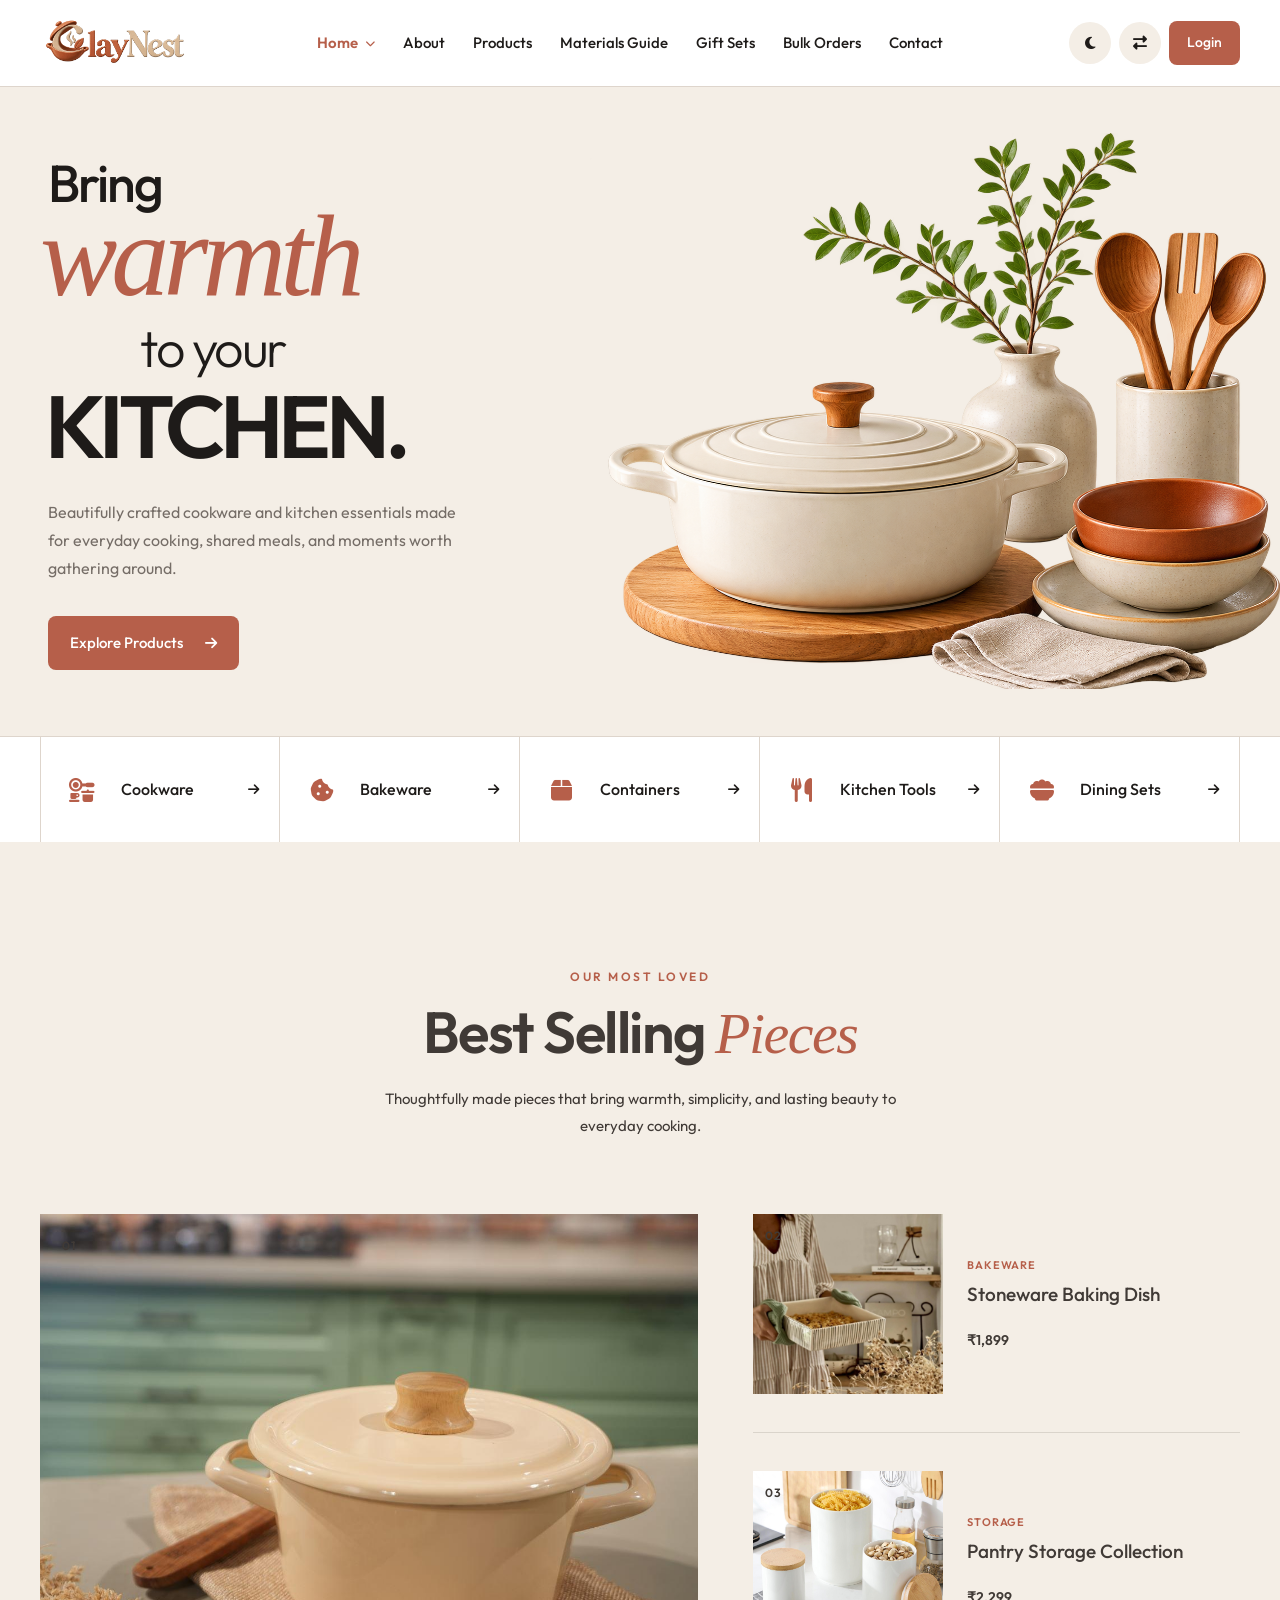
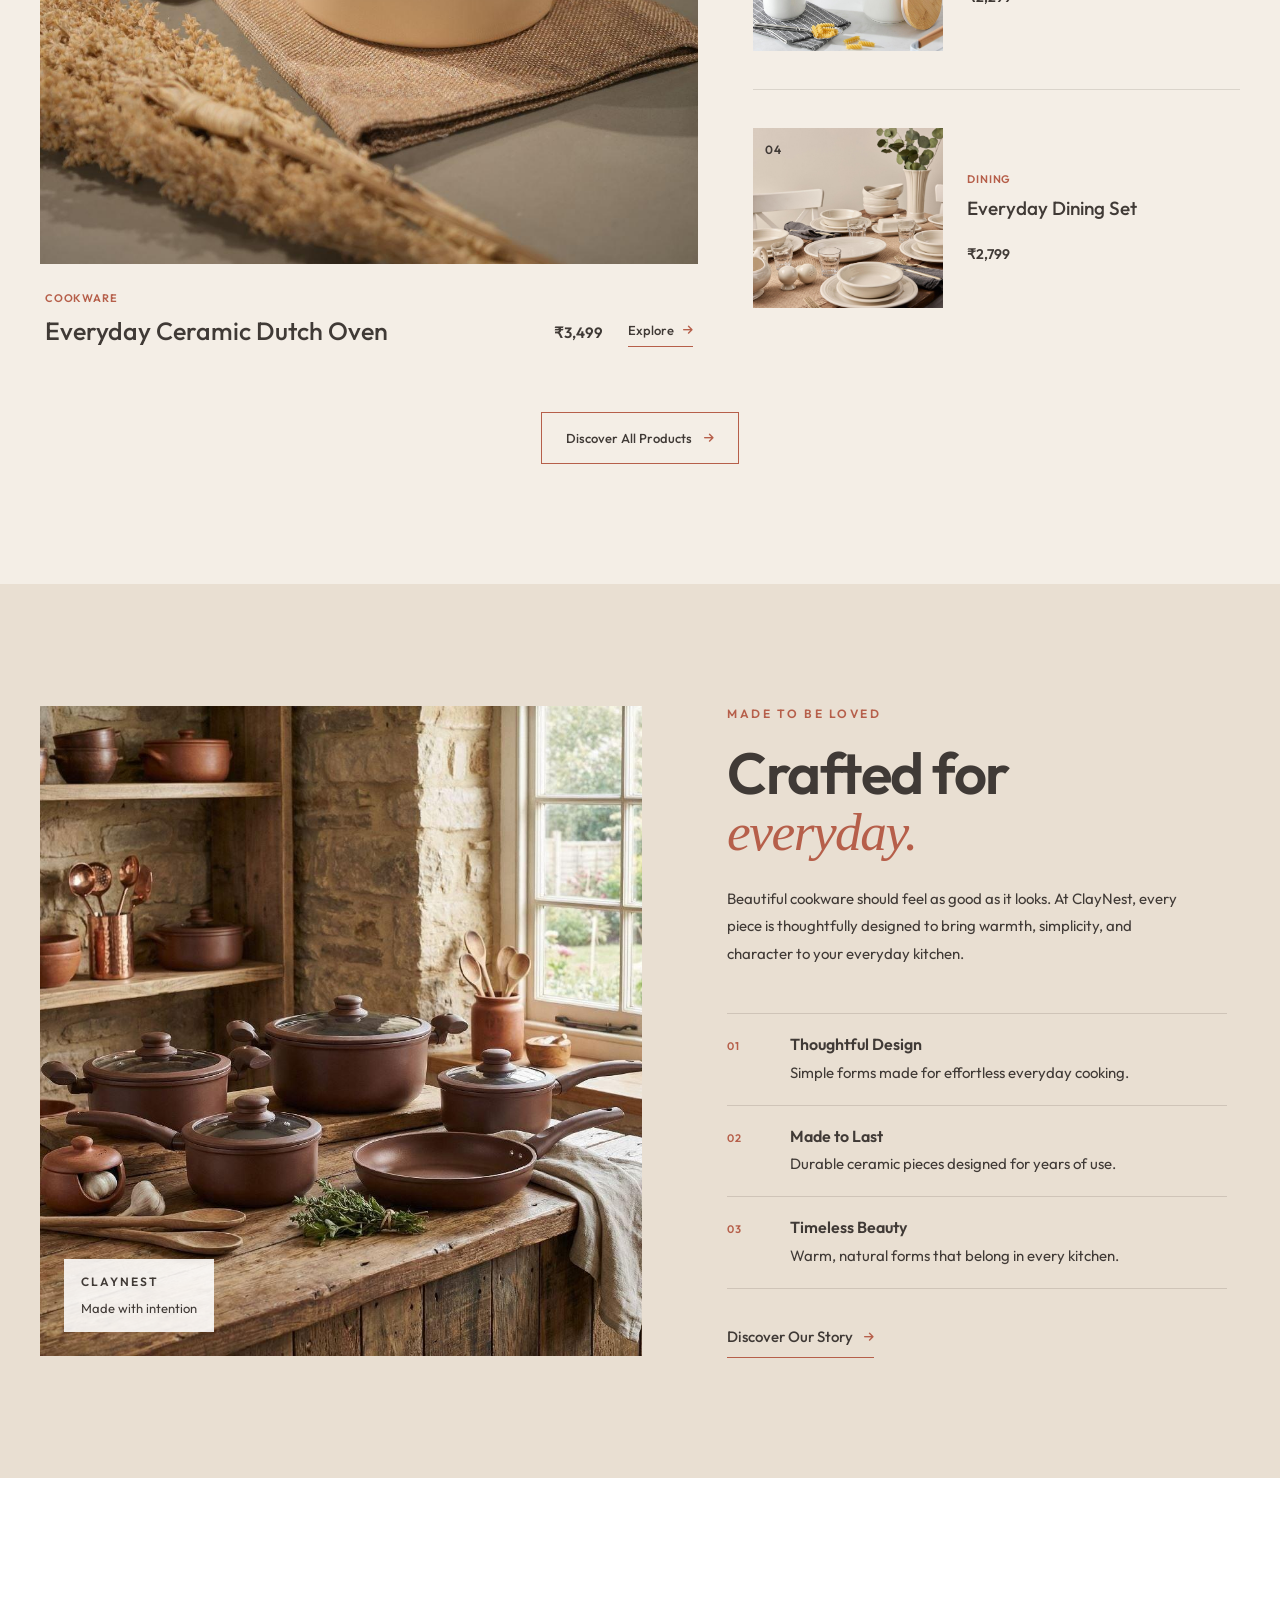
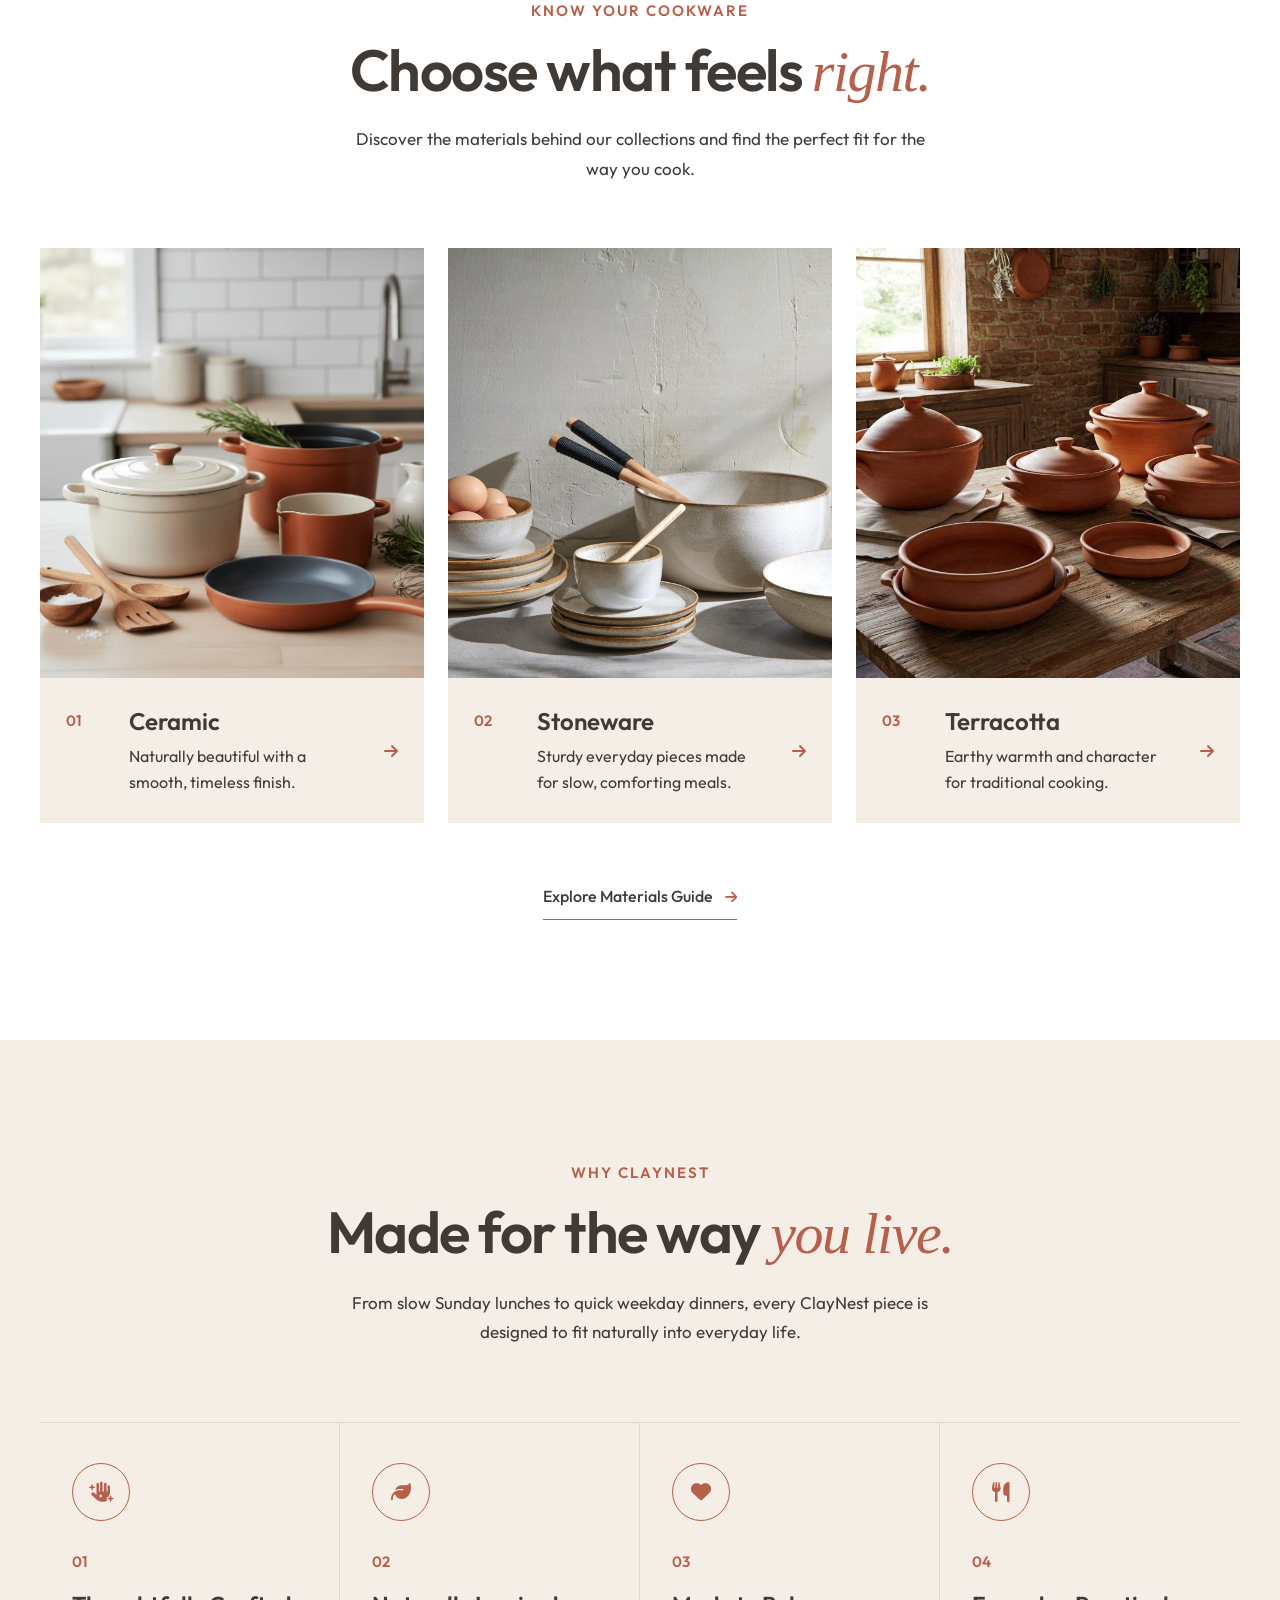
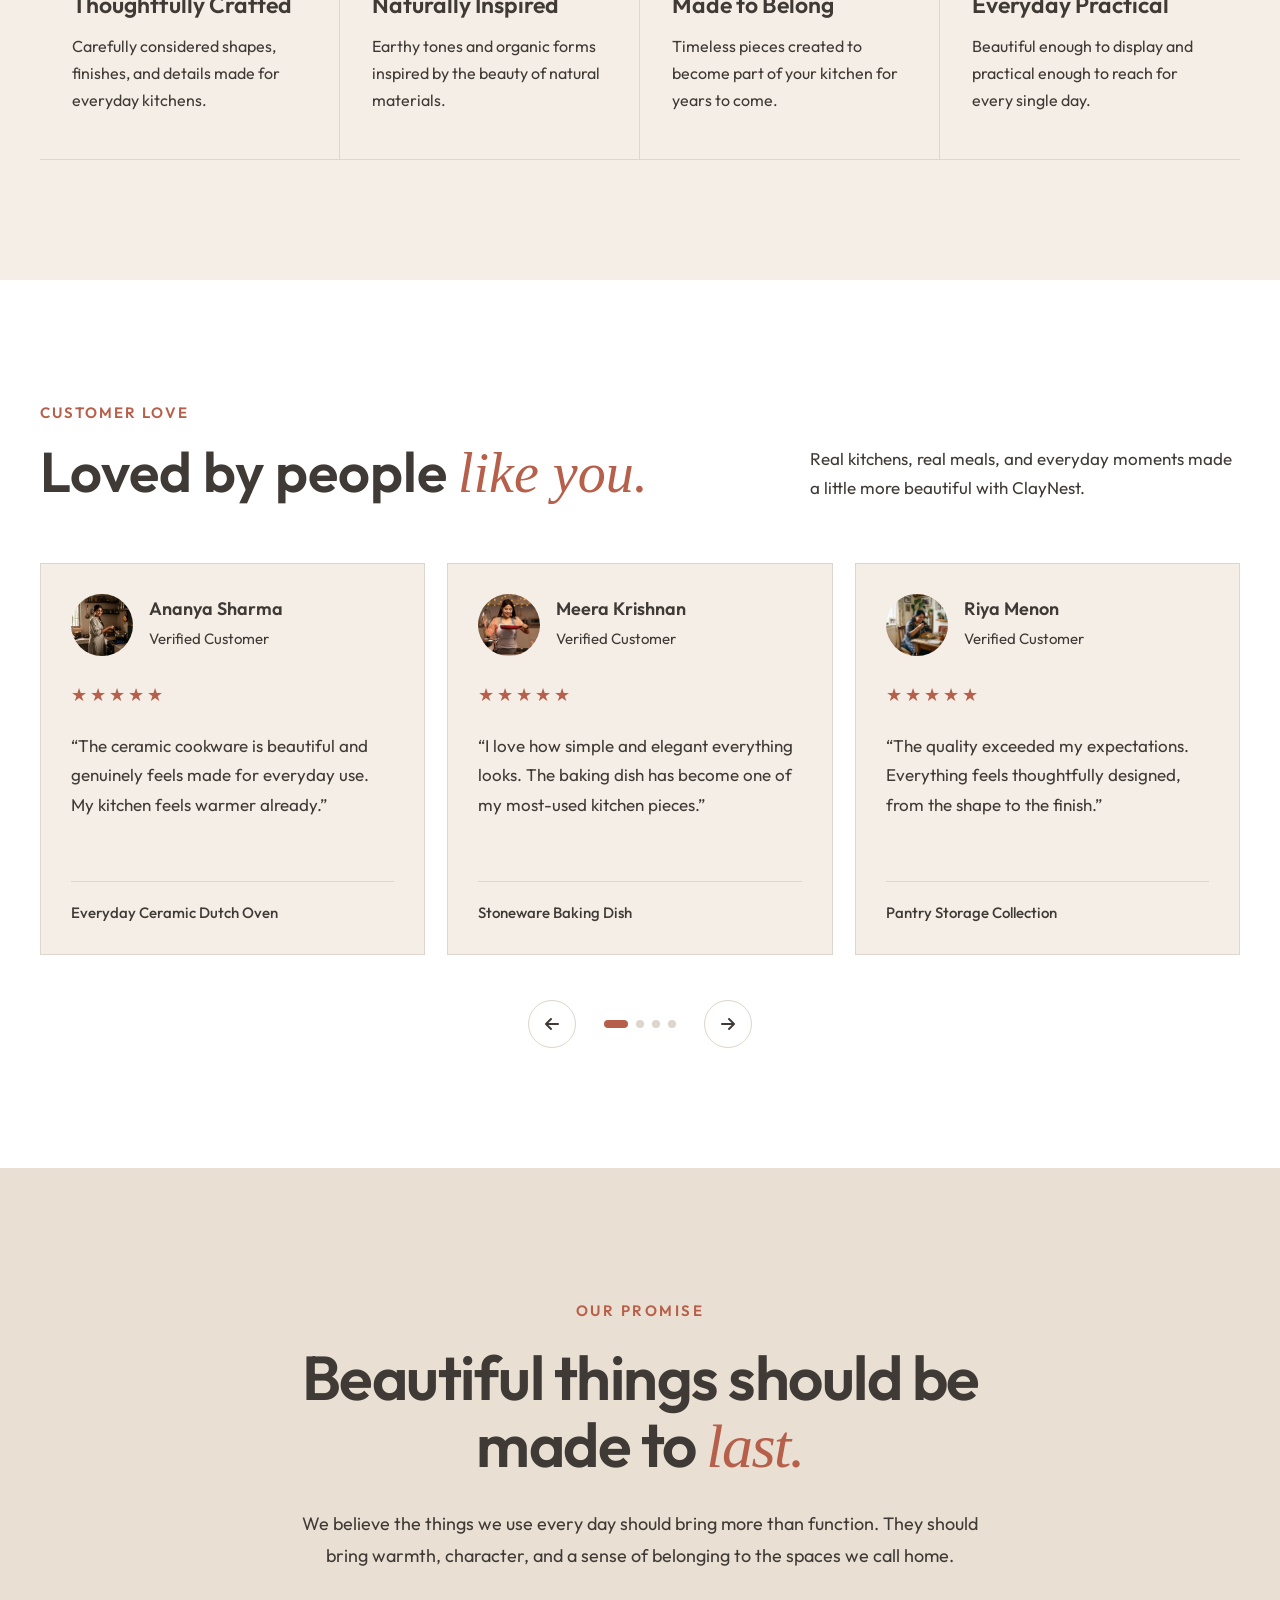
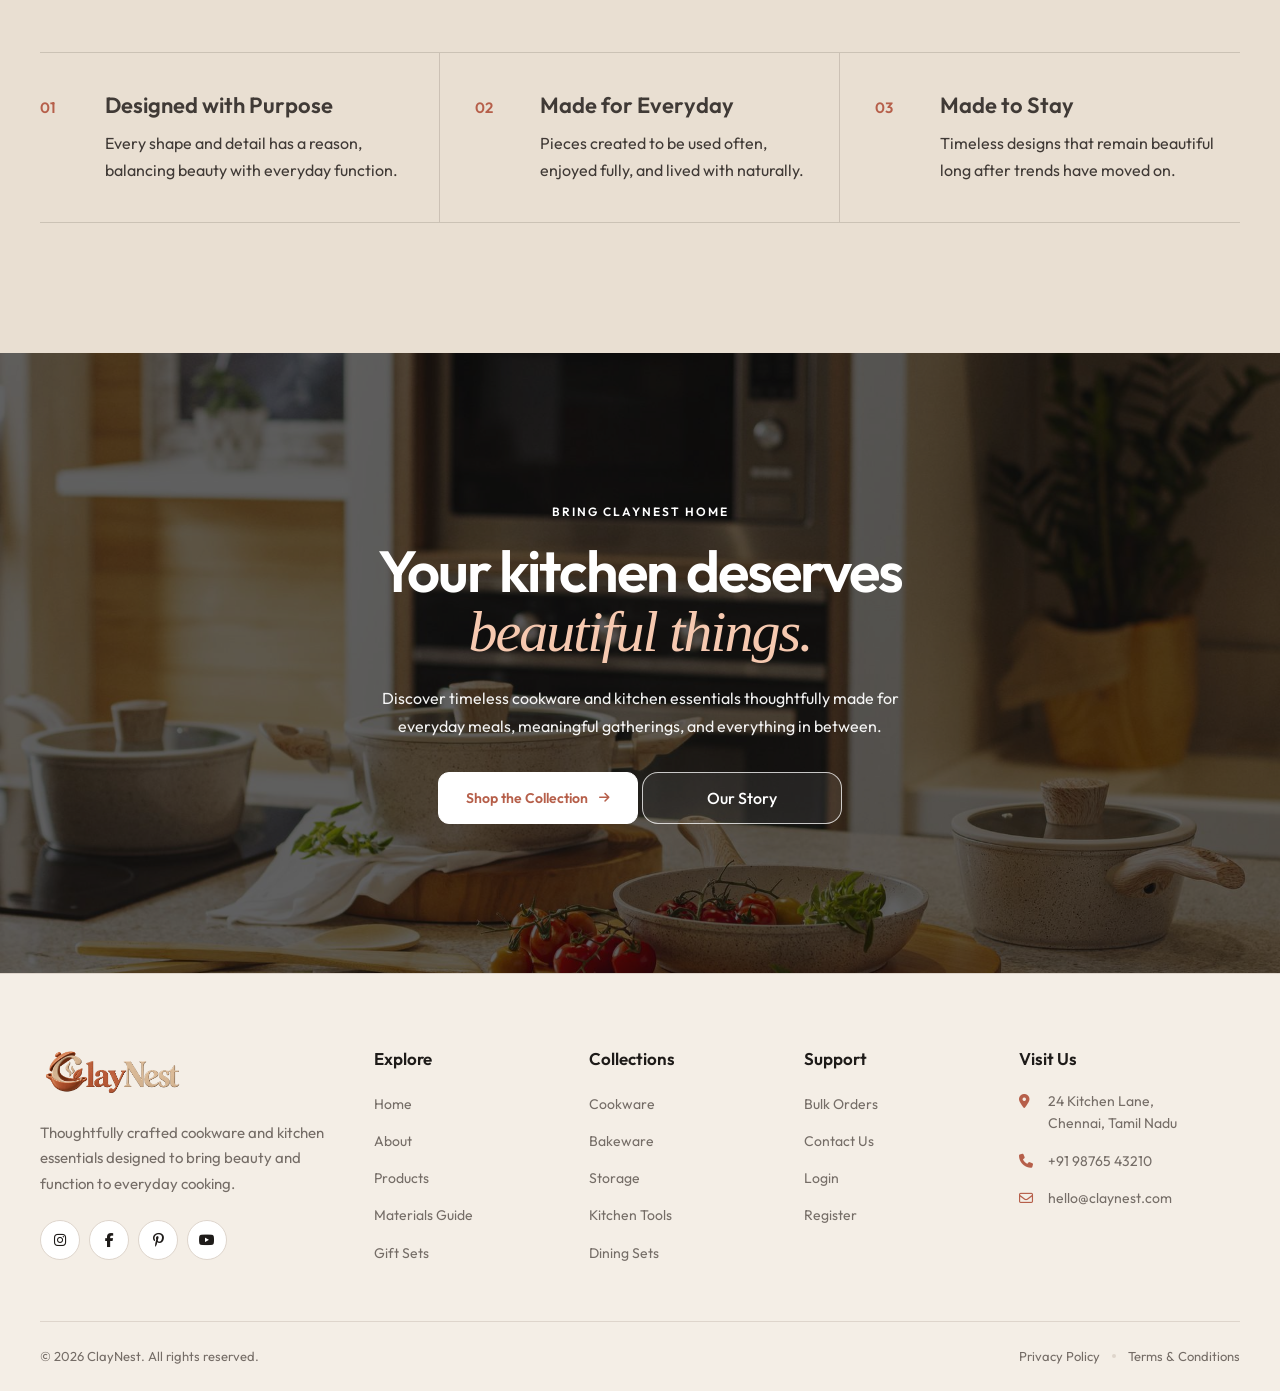
==== index.html @ fab67bb8 "Add files via upload" ====
<!DOCTYPE html>
<html lang="en">

<head>
    <meta charset="UTF-8">
    <meta name="viewport" content="width=device-width, initial-scale=1.0">

    <title>ClayNest</title>

    <!-- Favicon -->
    <link rel="icon" type="image/png" href="images/favicon.png">

    <!-- Google Font - Outfit -->
    <link rel="preconnect" href="https://fonts.googleapis.com">
    <link rel="preconnect" href="https://fonts.gstatic.com" crossorigin>
    <link href="https://fonts.googleapis.com/css2?family=Outfit:wght@300;400;500;600;700&display=swap" rel="stylesheet">

    <!-- Font Awesome -->
    <link rel="stylesheet" href="https://cdnjs.cloudflare.com/ajax/libs/font-awesome/6.7.2/css/all.min.css">

    <!-- Main CSS -->
    <link rel="stylesheet" href="css/style.css">
</head>

<body>

    <!-- =========================
     HEADER
========================= -->

    <header class="site-header" id="siteHeader">
        <div class="container header-container">

            <!-- Logo -->
            <a href="index.html" class="site-logo" aria-label="ClayNest Home">
                <img src="images/logo.png" alt="ClayNest">
            </a>


            <!-- Desktop Navigation -->
            <nav class="main-navigation" id="mainNavigation" aria-label="Main Navigation">

                <ul class="nav-menu">

                    <!-- Home Dropdown -->
                    <li class="nav-item has-dropdown">

                        <button class="nav-link dropdown-toggle" type="button" aria-expanded="false">
                            Home
                            <i class="fa-solid fa-chevron-down"></i>
                        </button>

                        <ul class="dropdown-menu">

                            <li>
                                <a href="index.html">Home 1</a>
                            </li>

                            <li>
                                <a href="home-2.html">Home 2</a>
                            </li>

                        </ul>

                    </li>


                    <!-- About -->
                    <li class="nav-item">
                        <a href="about.html" class="nav-link">About</a>
                    </li>


                    <!-- Products -->
                    <li class="nav-item">
                        <a href="products.html" class="nav-link">Products</a>
                    </li>


                    <!-- Materials -->
                    <li class="nav-item">
                        <a href="materials.html" class="nav-link">Materials Guide</a>
                    </li>

                    <!-- Gift Sets -->
                    <li class="nav-item">
                        <a href="gift-sets.html" class="nav-link">Gift Sets</a>
                    </li>


                    <!-- Bulk Orders -->
                    <li class="nav-item">
                        <a href="bulk-orders.html" class="nav-link">Bulk Orders</a>
                    </li>


                    <!-- Contact -->
                    <li class="nav-item">
                        <a href="contact.html" class="nav-link">Contact</a>
                    </li>

                </ul>


                <!-- Mobile / Menu Actions -->
                <div class="mobile-menu-actions">

                    <!-- Dark Mode -->
                    <button class="header-action" id="themeToggle" type="button" aria-label="Toggle dark mode">

                        <span class="action-icon">
                            <i class="fa-solid fa-moon"></i>
                        </span>

                        <span class="action-text">Dark Mode</span>

                    </button>


                    <!-- RTL -->
                    <button class="header-action" id="rtlToggle" type="button" aria-label="Toggle RTL direction">

                        <span class="action-icon">
                            <i class="fa-solid fa-right-left"></i>
                        </span>

                        <span class="action-text">RTL Mode</span>

                    </button>


                    <!-- Login -->
                    <a href="login.html" class="header-login">
                        <span>Login</span>
                    </a>

                </div>

            </nav>


            <!-- Desktop Actions -->
            <div class="header-actions">

                <!-- Dark Mode -->
                <button class="desktop-action" id="desktopThemeToggle" type="button" aria-label="Toggle dark mode">

                    <i class="fa-solid fa-moon"></i>

                </button>


                <!-- RTL -->
                <button class="desktop-action" id="desktopRtlToggle" type="button" aria-label="Toggle RTL direction">

                    <i class="fa-solid fa-right-left"></i>

                </button>


                <!-- Login -->
                <a href="login.html" class="header-login">
                    <span>Login</span>
                </a>

            </div>


            <!-- Mobile Menu Toggle -->
            <button class="menu-toggle" id="menuToggle" type="button" aria-label="Open menu" aria-expanded="false"
                aria-controls="mainNavigation">

                <span></span>
                <span></span>
                <span></span>

            </button>

        </div>
    </header>


    <!-- =========================
     HERO SECTION
========================= -->

    <section class="hero-section">

        <div class="container hero-container">

            <!-- Hero Content -->
            <div class="hero-content">

                <h1 class="hero-title">

                    <span class="title-bring">
                        Bring
                    </span>

                    <span class="title-warmth">
                        warmth
                    </span>

                    <span class="title-to">
                        to your
                    </span>

                    <span class="title-kitchen">
                        KITCHEN.
                    </span>

                </h1>


                <p class="hero-description">
                    Beautifully crafted cookware and kitchen essentials
                    made for everyday cooking, shared meals, and moments
                    worth gathering around.
                </p>


                <a href="products.html" class="hero-button">
                    <span>Explore Products</span>
                    <i class="fa-solid fa-arrow-right"></i>
                </a>

            </div>


            <!-- Hero Image -->
            <div class="hero-image">

                <img src="images/hero-kitchen.jpg" alt="Ceramic cookware and kitchen essentials">

            </div>

        </div>


        <!-- =========================
         CATEGORY NAVIGATION
    ========================= -->

        <div class="hero-categories">

            <div class="container category-container">

                <!-- Cookware -->
                <a href="products.html" class="category-item">

                    <div class="category-icon">
                        <i class="fa-solid fa-kitchen-set"></i>
                    </div>

                    <span>Cookware</span>

                    <i class="fa-solid fa-arrow-right category-arrow"></i>

                </a>


                <!-- Bakeware -->
                <a href="products.html" class="category-item">

                    <div class="category-icon">
                        <i class="fa-solid fa-cookie-bite"></i>
                    </div>

                    <span>Bakeware</span>

                    <i class="fa-solid fa-arrow-right category-arrow"></i>

                </a>


                <!-- Storage -->
                <a href="products.html" class="category-item">

                    <div class="category-icon">
                        <i class="fa-solid fa-box"></i>
                    </div>

                    <span>
                        Containers
                    </span>

                    <i class="fa-solid fa-arrow-right category-arrow"></i>

                </a>


                <!-- Kitchen Tools -->
                <a href="products.html" class="category-item">

                    <div class="category-icon">
                        <i class="fa-solid fa-utensils"></i>
                    </div>

                    <span>

                        Kitchen Tools
                    </span>

                    <i class="fa-solid fa-arrow-right category-arrow"></i>

                </a>


                <!-- Dining Sets -->
                <a href="products.html" class="category-item">

                    <div class="category-icon">
                        <i class="fa-solid fa-bowl-food"></i>
                    </div>

                    <span>
                        Dining Sets
                    </span>

                    <i class="fa-solid fa-arrow-right category-arrow"></i>

                </a>

            </div>

        </div>

    </section>

    <!-- =========================
     SECTION 2 - BEST SELLING
========================= -->

    <section class="best-selling-section">

        <div class="container">

            <!-- Section Heading -->
            <div class="best-selling-title">

                <span class="section-label">
                    OUR MOST LOVED
                </span>

                <h2>
                    Best Selling
                    <em>Pieces</em>
                </h2>

                <p>
                    Thoughtfully made pieces that bring warmth,
                    simplicity, and lasting beauty to everyday cooking.
                </p>

            </div>


            <!-- Featured Products Layout -->
            <div class="best-selling-layout">


                <!-- Featured Product -->
                <article class="featured-product">

                    <div class="featured-product-image">

                        <span class="product-number">
                            01
                        </span>

                        <img src="images/product-dutch-oven.jpg" alt="Ceramic Dutch Oven">

                    </div>

                    <div class="featured-product-info">

                        <div>
                            <span class="product-category">
                                Cookware
                            </span>

                            <h3>
                                Everyday Ceramic
                                Dutch Oven
                            </h3>
                        </div>

                        <div class="featured-product-meta">

                            <span class="product-price">
                                ₹3,499
                            </span>

                            <a href="product-details.html">
                                Explore
                                <i class="fa-solid fa-arrow-right"></i>
                            </a>

                        </div>

                    </div>

                </article>


                <!-- Smaller Products -->
                <div class="secondary-products">


                    <!-- Product 02 -->
                    <article class="secondary-product">

                        <div class="secondary-product-image">

                            <span class="product-number">
                                02
                            </span>

                            <img src="images/product-bakeware.jpg" alt="Ceramic Baking Dish">

                        </div>

                        <div class="secondary-product-info">

                            <div>

                                <span class="product-category">
                                    Bakeware
                                </span>

                                <h3>
                                    Stoneware Baking Dish
                                </h3>

                            </div>

                            <span class="product-price">
                                ₹1,899
                            </span>

                        </div>

                    </article>


                    <!-- Product 03 -->
                    <article class="secondary-product">

                        <div class="secondary-product-image">

                            <span class="product-number">
                                03
                            </span>

                            <img src="images/product-storage.jpg" alt="Ceramic Storage Collection">

                        </div>

                        <div class="secondary-product-info">

                            <div>

                                <span class="product-category">
                                    Storage
                                </span>

                                <h3>
                                    Pantry Storage Collection
                                </h3>

                            </div>

                            <span class="product-price">
                                ₹2,299
                            </span>

                        </div>

                    </article>


                    <!-- Product 04 -->
                    <article class="secondary-product">

                        <div class="secondary-product-image">

                            <span class="product-number">
                                04
                            </span>

                            <img src="images/product-dining-set.jpg" alt="Everyday Ceramic Dining Set">

                        </div>

                        <div class="secondary-product-info">

                            <div>

                                <span class="product-category">
                                    Dining
                                </span>

                                <h3>
                                    Everyday Dining Set
                                </h3>

                            </div>

                            <span class="product-price">
                                ₹2,799
                            </span>

                        </div>

                    </article>


                </div>

            </div>


            <!-- Bottom Link -->
            <div class="best-selling-footer">

                <a href="products.html" class="all-products-link">
                    Discover All Products
                    <i class="fa-solid fa-arrow-right"></i>
                </a>

            </div>

        </div>

    </section>

    <!-- =========================
     SECTION 3 - CRAFTED FOR EVERYDAY
========================= -->

    <section class="crafted-section">

        <div class="container">

            <div class="crafted-layout">

                <!-- Image -->
                <div class="crafted-image">

                    <img src="images/crafted-kitchen.jpg" alt="Handcrafted ceramic cookware in a warm kitchen">

                    <div class="crafted-image-label">
                        <span>CLAYNEST</span>
                        <span>Made with intention</span>
                    </div>

                </div>


                <!-- Content -->
                <div class="crafted-content">

                    <span class="crafted-label">
                        MADE TO BE LOVED
                    </span>

                    <h2>
                        Crafted for
                        <em>everyday.</em>
                    </h2>

                    <p class="crafted-description">
                        Beautiful cookware should feel as good as it looks.
                        At ClayNest, every piece is thoughtfully designed to
                        bring warmth, simplicity, and character to your
                        everyday kitchen.
                    </p>


                    <!-- Highlights -->
                    <div class="crafted-highlights">

                        <div class="crafted-highlight">

                            <span class="highlight-number">
                                01
                            </span>

                            <div>
                                <h3>
                                    Thoughtful Design
                                </h3>

                                <p>
                                    Simple forms made for effortless
                                    everyday cooking.
                                </p>
                            </div>

                        </div>


                        <div class="crafted-highlight">

                            <span class="highlight-number">
                                02
                            </span>

                            <div>
                                <h3>
                                    Made to Last
                                </h3>

                                <p>
                                    Durable ceramic pieces designed
                                    for years of use.
                                </p>
                            </div>

                        </div>


                        <div class="crafted-highlight">

                            <span class="highlight-number">
                                03
                            </span>

                            <div>
                                <h3>
                                    Timeless Beauty
                                </h3>

                                <p>
                                    Warm, natural forms that belong
                                    in every kitchen.
                                </p>
                            </div>

                        </div>

                    </div>


                    <a href="about.html" class="crafted-link">
                        Discover Our Story

                        <i class="fa-solid fa-arrow-right"></i>
                    </a>

                </div>

            </div>

        </div>

    </section>

    <!-- =========================
     SECTION 4 - MATERIALS
========================= -->

    <section class="materials-section">

        <div class="container">

            <!-- Heading -->
            <div class="materials-heading">

                <span class="materials-label">
                    KNOW YOUR COOKWARE
                </span>

                <h2>
                    Choose what feels
                    <em>right.</em>
                </h2>

                <p>
                    Discover the materials behind our collections
                    and find the perfect fit for the way you cook.
                </p>

            </div>


            <!-- Materials -->
            <div class="materials-grid">

                <!-- Ceramic -->
                <a href="materials.html" class="material-card">

                    <div class="material-image">

                        <img src="images/material-ceramic.jpg" alt="Ceramic cookware">

                    </div>

                    <div class="material-content">

                        <span class="material-number">
                            01
                        </span>

                        <div>

                            <h3>
                                Ceramic
                            </h3>

                            <p>
                                Naturally beautiful with a smooth,
                                timeless finish.
                            </p>

                        </div>

                        <i class="fa-solid fa-arrow-right"></i>

                    </div>

                </a>


                <!-- Stoneware -->
                <a href="materials.html" class="material-card">

                    <div class="material-image">

                        <img src="images/material-stoneware.jpg" alt="Stoneware cookware">

                    </div>

                    <div class="material-content">

                        <span class="material-number">
                            02
                        </span>

                        <div>

                            <h3>
                                Stoneware
                            </h3>

                            <p>
                                Sturdy everyday pieces made for
                                slow, comforting meals.
                            </p>

                        </div>

                        <i class="fa-solid fa-arrow-right"></i>

                    </div>

                </a>


                <!-- Terracotta -->
                <a href="materials.html" class="material-card">

                    <div class="material-image">

                        <img src="images/material-terracotta.jpg" alt="Terracotta cookware">

                    </div>

                    <div class="material-content">

                        <span class="material-number">
                            03
                        </span>

                        <div>

                            <h3>
                                Terracotta
                            </h3>

                            <p>
                                Earthy warmth and character for
                                traditional cooking.
                            </p>

                        </div>

                        <i class="fa-solid fa-arrow-right"></i>

                    </div>

                </a>

            </div>


            <!-- Bottom Link -->
            <div class="materials-footer">

                <a href="materials.html">
                    Explore Materials Guide
                    <i class="fa-solid fa-arrow-right"></i>
                </a>

            </div>

        </div>

    </section>

    <!-- =========================
     SECTION 6 - CLAYNEST DIFFERENCE
========================= -->

    <section class="difference-section">

        <div class="container">

            <!-- Heading -->
            <div class="difference-heading">

                <span class="difference-label">
                    WHY CLAYNEST
                </span>

                <h2>
                    Made for the way
                    <em>you live.</em>
                </h2>

                <p>
                    From slow Sunday lunches to quick weekday dinners,
                    every ClayNest piece is designed to fit naturally
                    into everyday life.
                </p>

            </div>


            <!-- Features -->
            <div class="difference-features">


                <!-- Feature 01 -->
                <div class="difference-feature">

                    <div class="difference-icon">
                        <i class="fa-solid fa-hand-sparkles"></i>
                    </div>

                    <span class="difference-number">
                        01
                    </span>

                    <h3>
                        Thoughtfully Crafted
                    </h3>

                    <p>
                        Carefully considered shapes, finishes,
                        and details made for everyday kitchens.
                    </p>

                </div>


                <!-- Feature 02 -->
                <div class="difference-feature">

                    <div class="difference-icon">
                        <i class="fa-solid fa-leaf"></i>
                    </div>

                    <span class="difference-number">
                        02
                    </span>

                    <h3>
                        Naturally Inspired
                    </h3>

                    <p>
                        Earthy tones and organic forms inspired
                        by the beauty of natural materials.
                    </p>

                </div>


                <!-- Feature 03 -->
                <div class="difference-feature">

                    <div class="difference-icon">
                        <i class="fa-solid fa-heart"></i>
                    </div>

                    <span class="difference-number">
                        03
                    </span>

                    <h3>
                        Made to Belong
                    </h3>

                    <p>
                        Timeless pieces created to become part
                        of your kitchen for years to come.
                    </p>

                </div>


                <!-- Feature 04 -->
                <div class="difference-feature">

                    <div class="difference-icon">
                        <i class="fa-solid fa-utensils"></i>
                    </div>

                    <span class="difference-number">
                        04
                    </span>

                    <h3>
                        Everyday Practical
                    </h3>

                    <p>
                        Beautiful enough to display and practical
                        enough to reach for every single day.
                    </p>

                </div>


            </div>

        </div>

    </section>

    <!-- =========================
     SECTION 5 - TESTIMONIALS
========================= -->

    <section class="reviews-section">

        <div class="container">

            <div class="reviews-header">

                <div>
                    <span class="reviews-label">
                        CUSTOMER LOVE
                    </span>

                    <h2>
                        Loved by people
                        <em>like you.</em>
                    </h2>
                </div>

                <p>
                    Real kitchens, real meals, and everyday moments
                    made a little more beautiful with ClayNest.
                </p>

            </div>


            <!-- Reviews Slider -->
            <div class="reviews-slider">

                <div class="reviews-track">


                    <!-- Review 01 -->
                    <article class="review-card">

                        <div class="review-person">

                            <img src="images/customer-01.jpg" alt="Ananya Sharma">

                            <div>
                                <h3>Ananya Sharma</h3>
                                <span>Verified Customer</span>
                            </div>

                        </div>

                        <div class="review-stars">
                            ★★★★★
                        </div>

                        <p>
                            “The ceramic cookware is beautiful and
                            genuinely feels made for everyday use.
                            My kitchen feels warmer already.”
                        </p>

                        <span class="review-product">
                            Everyday Ceramic Dutch Oven
                        </span>

                    </article>


                    <!-- Review 02 -->
                    <article class="review-card">

                        <div class="review-person">

                            <img src="images/customer-02.jpg" alt="Meera Krishnan">

                            <div>
                                <h3>Meera Krishnan</h3>
                                <span>Verified Customer</span>
                            </div>

                        </div>

                        <div class="review-stars">
                            ★★★★★
                        </div>

                        <p>
                            “I love how simple and elegant everything
                            looks. The baking dish has become one of
                            my most-used kitchen pieces.”
                        </p>

                        <span class="review-product">
                            Stoneware Baking Dish
                        </span>

                    </article>


                    <!-- Review 03 -->
                    <article class="review-card">

                        <div class="review-person">

                            <img src="images/customer-03.jpg" alt="Riya Menon">

                            <div>
                                <h3>Riya Menon</h3>
                                <span>Verified Customer</span>
                            </div>

                        </div>

                        <div class="review-stars">
                            ★★★★★
                        </div>

                        <p>
                            “The quality exceeded my expectations.
                            Everything feels thoughtfully designed,
                            from the shape to the finish.”
                        </p>

                        <span class="review-product">
                            Pantry Storage Collection
                        </span>

                    </article>


                    <!-- Review 04 -->
                    <article class="review-card">

                        <div class="review-person">

                            <img src="images/customer-04.jpg" alt="Kavya Iyer">

                            <div>
                                <h3>Kavya Iyer</h3>
                                <span>Verified Customer</span>
                            </div>

                        </div>

                        <div class="review-stars">
                            ★★★★★
                        </div>

                        <p>
                            “The dining set is exactly what I wanted.
                            Warm, minimal and easy to pair with
                            everything on my table.”
                        </p>

                        <span class="review-product">
                            Everyday Dining Set
                        </span>

                    </article>


                    <!-- Review 05 -->
                    <article class="review-card">

                        <div class="review-person">

                            <img src="images/customer-05.jpg" alt="Nisha Rao">

                            <div>
                                <h3>Nisha Rao</h3>
                                <span>Verified Customer</span>
                            </div>

                        </div>

                        <div class="review-stars">
                            ★★★★★
                        </div>

                        <p>
                            “These pieces are practical without
                            compromising on beauty. I reach for them
                            almost every day.”
                        </p>

                        <span class="review-product">
                            Ceramic Cookware Collection
                        </span>

                    </article>


                    <!-- Review 06 -->
                    <article class="review-card">

                        <div class="review-person">

                            <img src="images/customer-06.jpg" alt="Diya Patel">

                            <div>
                                <h3>Diya Patel</h3>
                                <span>Verified Customer</span>
                            </div>

                        </div>

                        <div class="review-stars">
                            ★★★★★
                        </div>

                        <p>
                            “Beautiful pieces, lovely finish and
                            perfect for slow weekend cooking with
                            the family.”
                        </p>

                        <span class="review-product">
                            Stoneware Collection
                        </span>

                    </article>

                    <!-- Review 07 -->
                    <article class="review-card">

                        <div class="review-person">

                            <img src="images/customer-07.jpg" alt="Ishita Nair">

                            <div>
                                <h3>Ishita Nair</h3>
                                <span>Verified Customer</span>
                            </div>

                        </div>

                        <div class="review-stars">
                            ★★★★★
                        </div>

                        <p>
                            “ClayNest has completely changed the way I look at
                            everyday cookware. The pieces are elegant, sturdy,
                            and beautiful enough to leave on the table.”
                        </p>

                        <span class="review-product">
                            Ceramic Cookware Collection
                        </span>

                    </article>


                    <!-- Review 08 -->
                    <article class="review-card">

                        <div class="review-person">

                            <img src="images/customer-08.jpg" alt="Aarushi Kapoor">

                            <div>
                                <h3>Aarushi Kapoor</h3>
                                <span>Verified Customer</span>
                            </div>

                        </div>

                        <div class="review-stars">
                            ★★★★★
                        </div>

                        <p>
                            “The quality, finish, and attention to detail are
                            wonderful. I bought one piece first and ended up
                            coming back for the whole collection.”
                        </p>

                        <span class="review-product">
                            Everyday Dining Set
                        </span>

                    </article>

                </div>

            </div>


            <!-- Slider Controls -->
            <div class="reviews-controls">

                <button type="button" class="review-prev" aria-label="Previous reviews">

                    <i class="fa-solid fa-arrow-left"></i>

                </button>

                <div class="review-dots">

                    <span class="active"></span>
                    <span></span>
                    <span></span>
                    <span></span>

                </div>

                <button type="button" class="review-next" aria-label="Next reviews">

                    <i class="fa-solid fa-arrow-right"></i>

                </button>

            </div>

        </div>

    </section>

    <!-- =========================
     SECTION 7 - OUR PROMISE
========================= -->

    <section class="promise-section">

        <div class="container">

            <div class="promise-content">

                <span class="promise-label">
                    OUR PROMISE
                </span>

                <h2>
                    Beautiful things
                    should be made to
                    <em>last.</em>
                </h2>

                <p>
                    We believe the things we use every day should bring
                    more than function. They should bring warmth, character,
                    and a sense of belonging to the spaces we call home.
                </p>

            </div>


            <!-- Promise Points -->
            <div class="promise-points">

                <div class="promise-point">

                    <span class="promise-number">
                        01
                    </span>

                    <div>
                        <h3>
                            Designed with Purpose
                        </h3>

                        <p>
                            Every shape and detail has a reason,
                            balancing beauty with everyday function.
                        </p>
                    </div>

                </div>


                <div class="promise-point">

                    <span class="promise-number">
                        02
                    </span>

                    <div>
                        <h3>
                            Made for Everyday
                        </h3>

                        <p>
                            Pieces created to be used often,
                            enjoyed fully, and lived with naturally.
                        </p>
                    </div>

                </div>


                <div class="promise-point">

                    <span class="promise-number">
                        03
                    </span>

                    <div>
                        <h3>
                            Made to Stay
                        </h3>

                        <p>
                            Timeless designs that remain beautiful
                            long after trends have moved on.
                        </p>
                    </div>

                </div>

            </div>

        </div>

    </section>

    <!-- =========================
     SECTION 8 - FINAL CTA
========================= -->

    <section class="final-cta-section">

        <div class="final-cta-background">

            <img src="images/cta-kitchen.jpg" alt="Warm ClayNest kitchen and dining setup">

        </div>


        <div class="final-cta-overlay"></div>


        <div class="container">

            <div class="final-cta-content">

                <span class="final-cta-label">
                    BRING CLAYNEST HOME
                </span>

                <h2>
                    Your kitchen deserves
                    <em>beautiful things.</em>
                </h2>

                <p>
                    Discover timeless cookware and kitchen essentials
                    thoughtfully made for everyday meals, meaningful
                    gatherings, and everything in between.
                </p>

                <div class="final-cta-actions">

                    <a href="products.html" class="final-cta-button">
                        <span>Shop the Collection</span>
                        <i class="fa-solid fa-arrow-right"></i>
                    </a>

                    <a href="about.html" class="final-cta-secondary">
                        Our Story
                    </a>

                </div>

            </div>

        </div>

    </section>

    <!-- =========================
     FOOTER
========================= -->

    <footer class="site-footer">

        <div class="container">

            <!-- Footer Main -->
            <div class="footer-main">

                <!-- Brand -->
                <div class="footer-brand">

                    <a href="index.html" class="footer-logo">
                        <img src="images/logo.png" alt="ClayNest">
                    </a>

                    <p class="footer-description">
                        Thoughtfully crafted cookware and kitchen essentials
                        designed to bring beauty and function to everyday cooking.
                    </p>

                    <div class="footer-social">

                        <a href="#" aria-label="Instagram">
                            <i class="fa-brands fa-instagram"></i>
                        </a>

                        <a href="#" aria-label="Facebook">
                            <i class="fa-brands fa-facebook-f"></i>
                        </a>

                        <a href="#" aria-label="Pinterest">
                            <i class="fa-brands fa-pinterest-p"></i>
                        </a>

                        <a href="#" aria-label="YouTube">
                            <i class="fa-brands fa-youtube"></i>
                        </a>

                    </div>

                </div>


                <!-- Quick Links -->
                <div class="footer-column">

                    <h3>Explore</h3>

                    <ul class="footer-links">

                        <li>
                            <a href="index.html">Home</a>
                        </li>

                        <li>
                            <a href="about.html">About</a>
                        </li>

                        <li>
                            <a href="products.html">Products</a>
                        </li>

                        <li>
                            <a href="materials.html">Materials Guide</a>
                        </li>

                        <li>
                            <a href="gift-sets.html">Gift Sets</a>
                        </li>

                    </ul>

                </div>


                <!-- Collections -->
                <div class="footer-column">

                    <h3>Collections</h3>

                    <ul class="footer-links">

                        <li>
                            <a href="products.html">Cookware</a>
                        </li>

                        <li>
                            <a href="products.html">Bakeware</a>
                        </li>

                        <li>
                            <a href="products.html">Storage</a>
                        </li>

                        <li>
                            <a href="products.html">Kitchen Tools</a>
                        </li>

                        <li>
                            <a href="products.html">Dining Sets</a>
                        </li>

                    </ul>

                </div>


                <!-- Support -->
                <div class="footer-column">

                    <h3>Support</h3>

                    <ul class="footer-links">

                        <li>
                            <a href="bulk-orders.html">Bulk Orders</a>
                        </li>

                        <li>
                            <a href="contact.html">Contact Us</a>
                        </li>

                        <li>
                            <a href="login.html">Login</a>
                        </li>

                        <li>
                            <a href="register.html">Register</a>
                        </li>

                    </ul>

                </div>


                <!-- Contact -->
                <div class="footer-column footer-contact">

                    <h3>Visit Us</h3>

                    <div class="contact-item">

                        <i class="fa-solid fa-location-dot"></i>

                        <span>
                            24 Kitchen Lane,<br>
                            Chennai, Tamil Nadu
                        </span>

                    </div>


                    <div class="contact-item">

                        <i class="fa-solid fa-phone"></i>

                        <a href="tel:+919876543210">
                            +91 98765 43210
                        </a>

                    </div>


                    <div class="contact-item">

                        <i class="fa-regular fa-envelope"></i>

                        <a href="mailto:hello@claynest.com">
                            hello@claynest.com
                        </a>

                    </div>

                </div>

            </div>


            <!-- Footer Bottom -->
            <div class="footer-bottom">

                <p>
                    © 2026 ClayNest. All rights reserved.
                </p>

                <div class="footer-bottom-links">

                    <a href="#">Privacy Policy</a>

                    <span></span>

                    <a href="#">Terms & Conditions</a>

                </div>

            </div>

        </div>

    </footer>


    <!-- Scroll To Top Button -->
    <button class="scroll-to-top" id="scrollToTop" type="button" aria-label="Scroll to top">
        <i class="fa-solid fa-arrow-up"></i>
    </button>

    <!-- Main JavaScript -->
    <script src="js/main.js"></script>

</body>

</html>
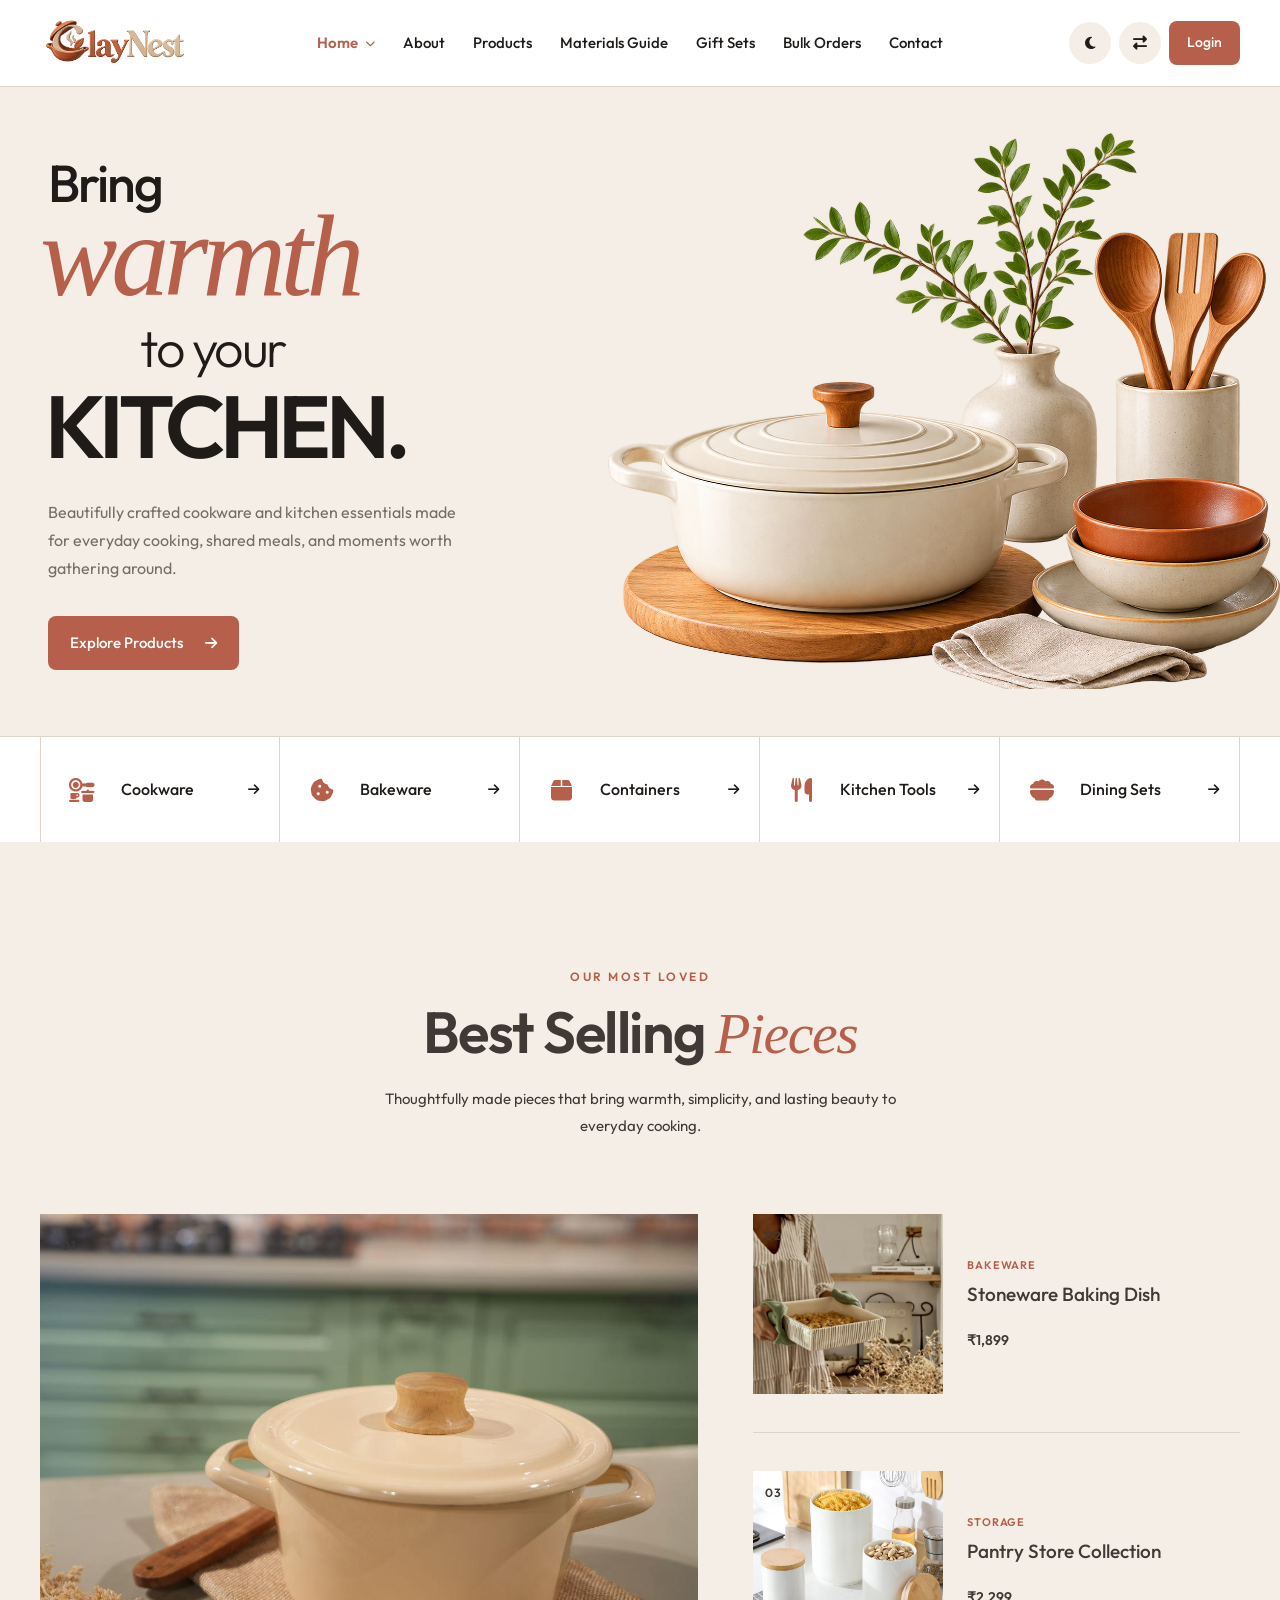
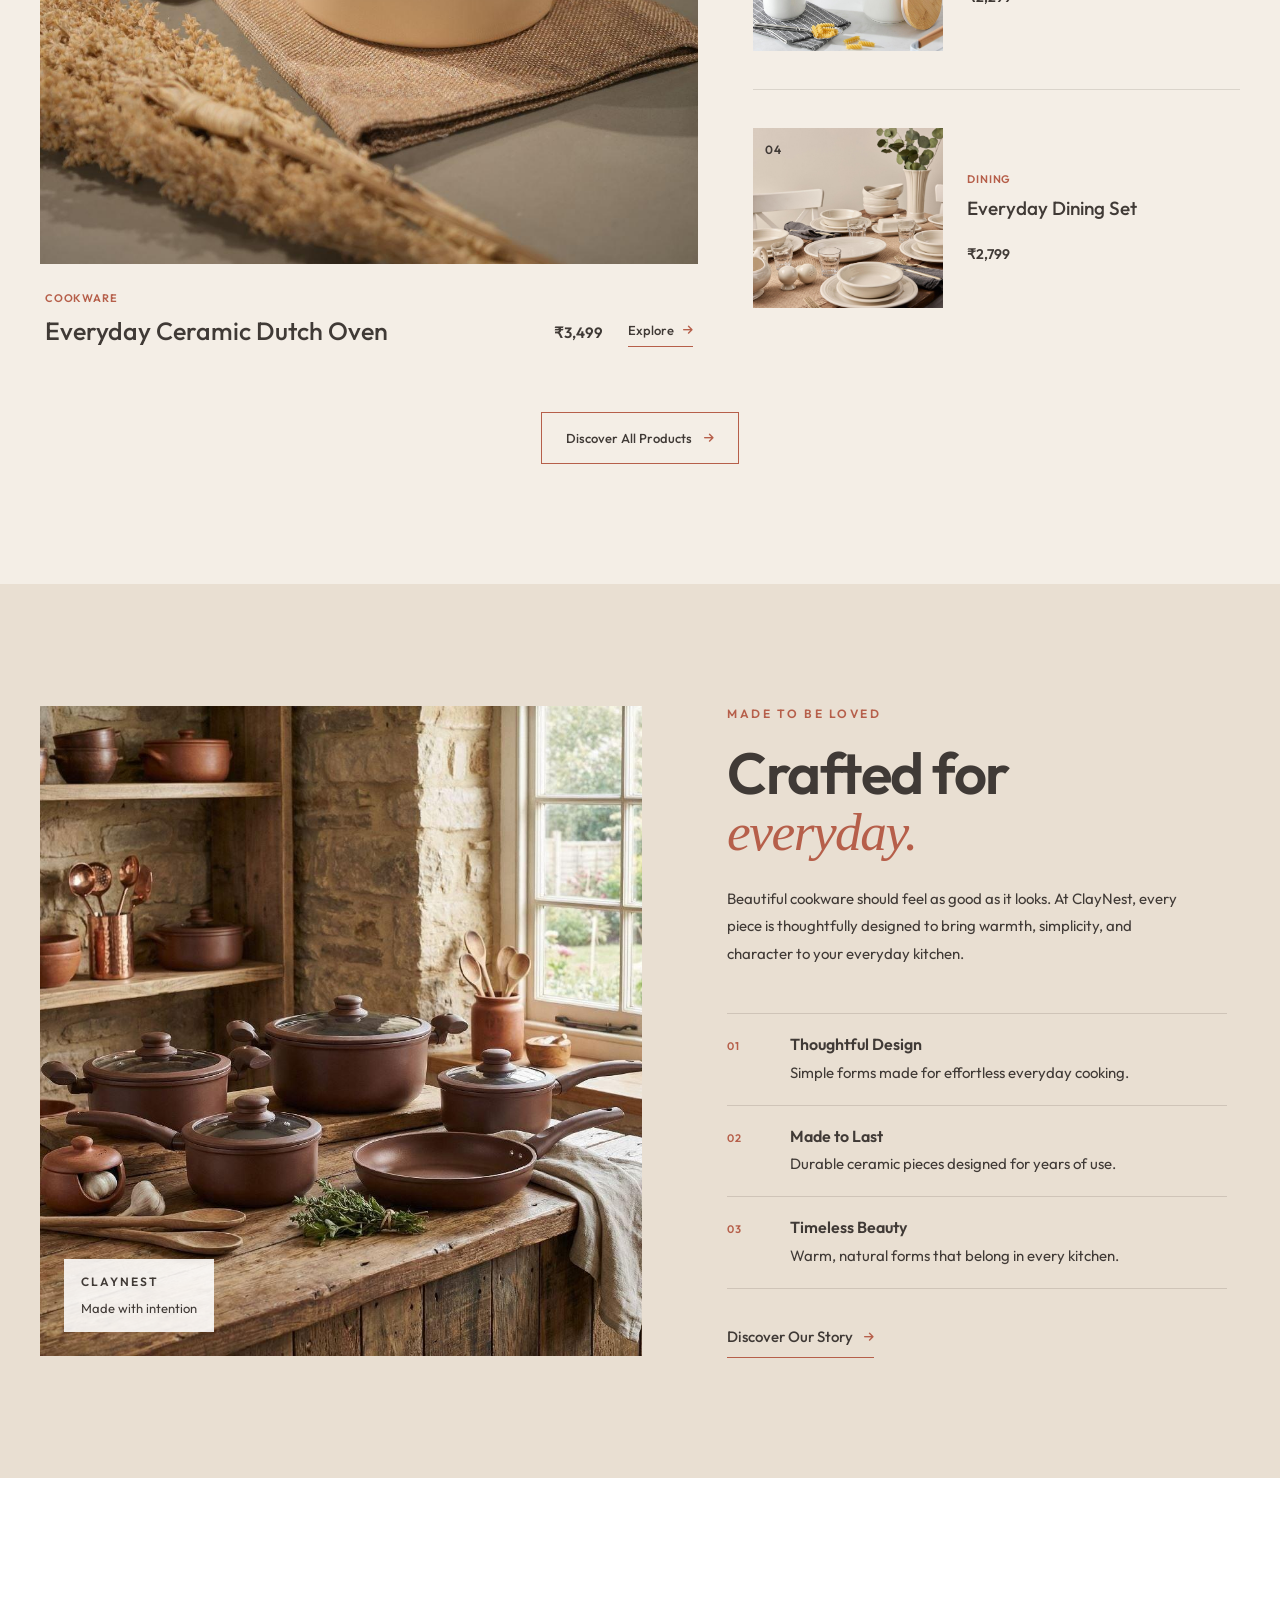
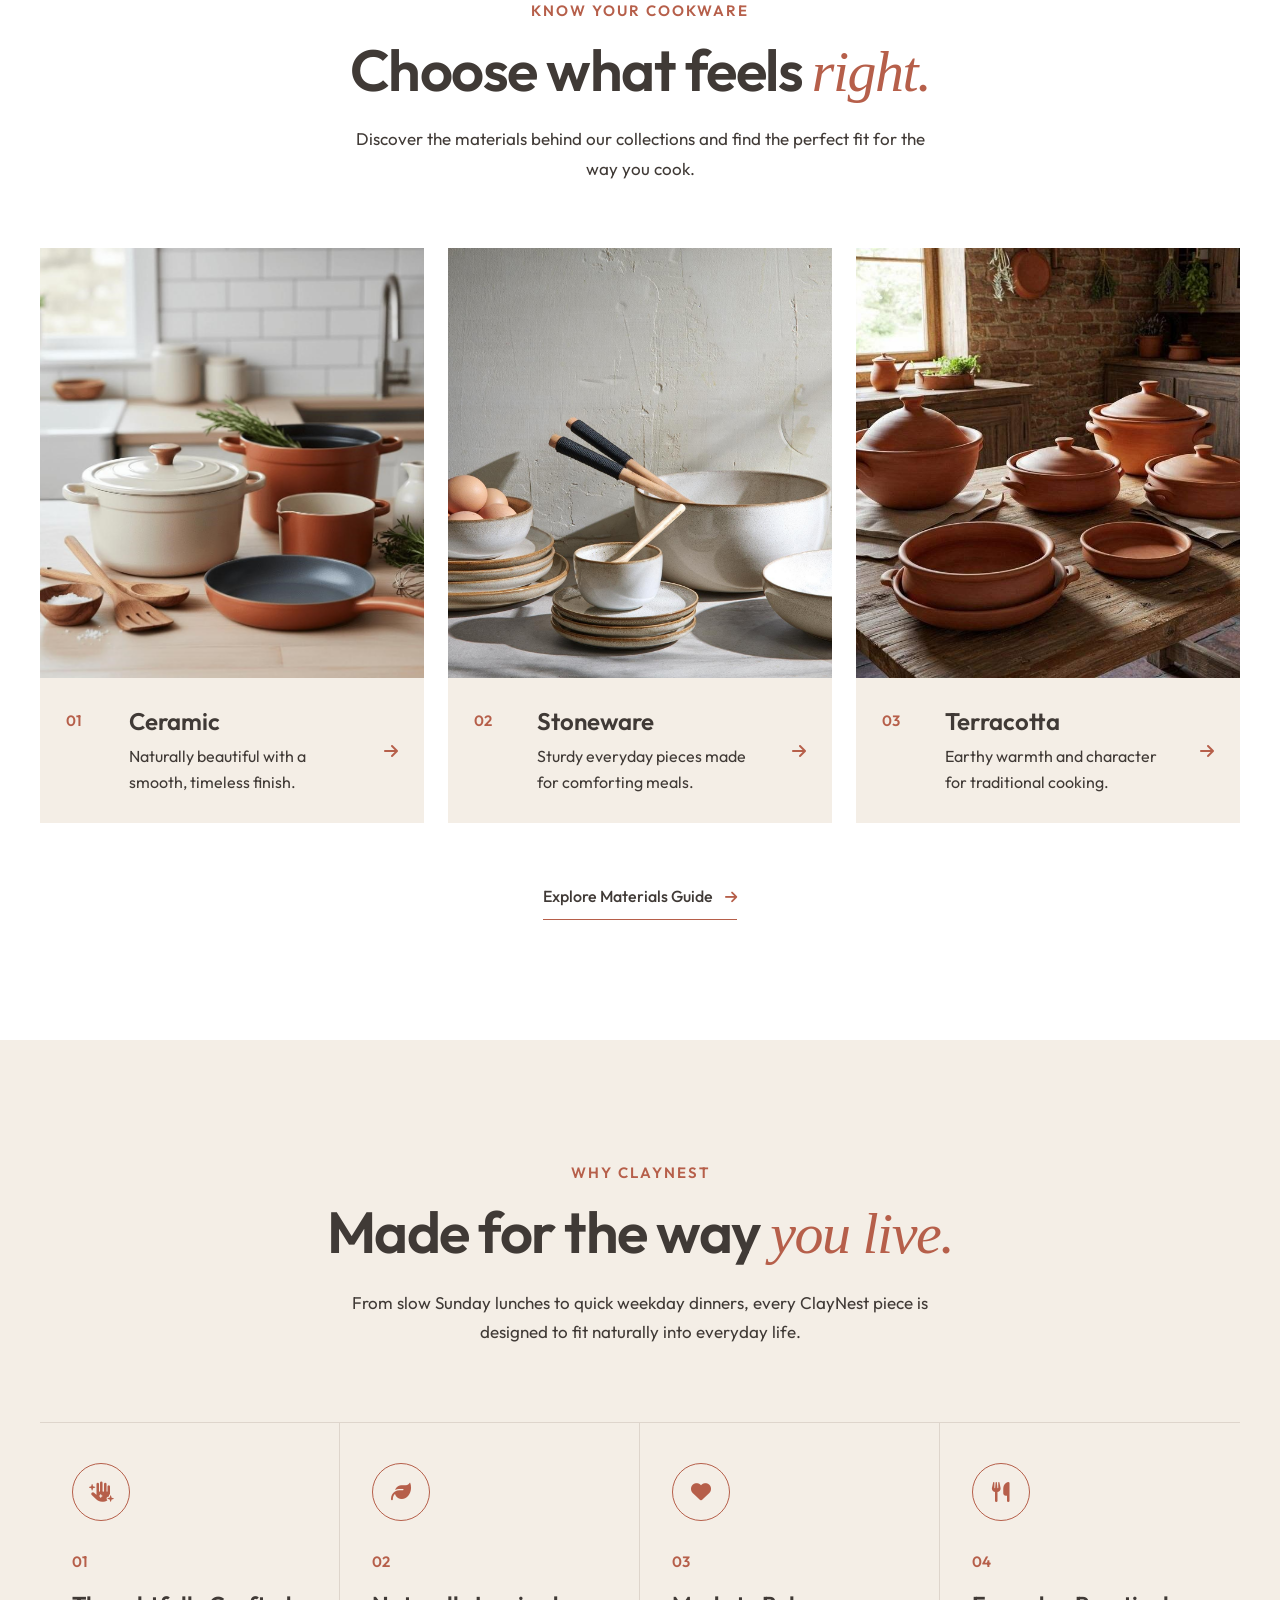
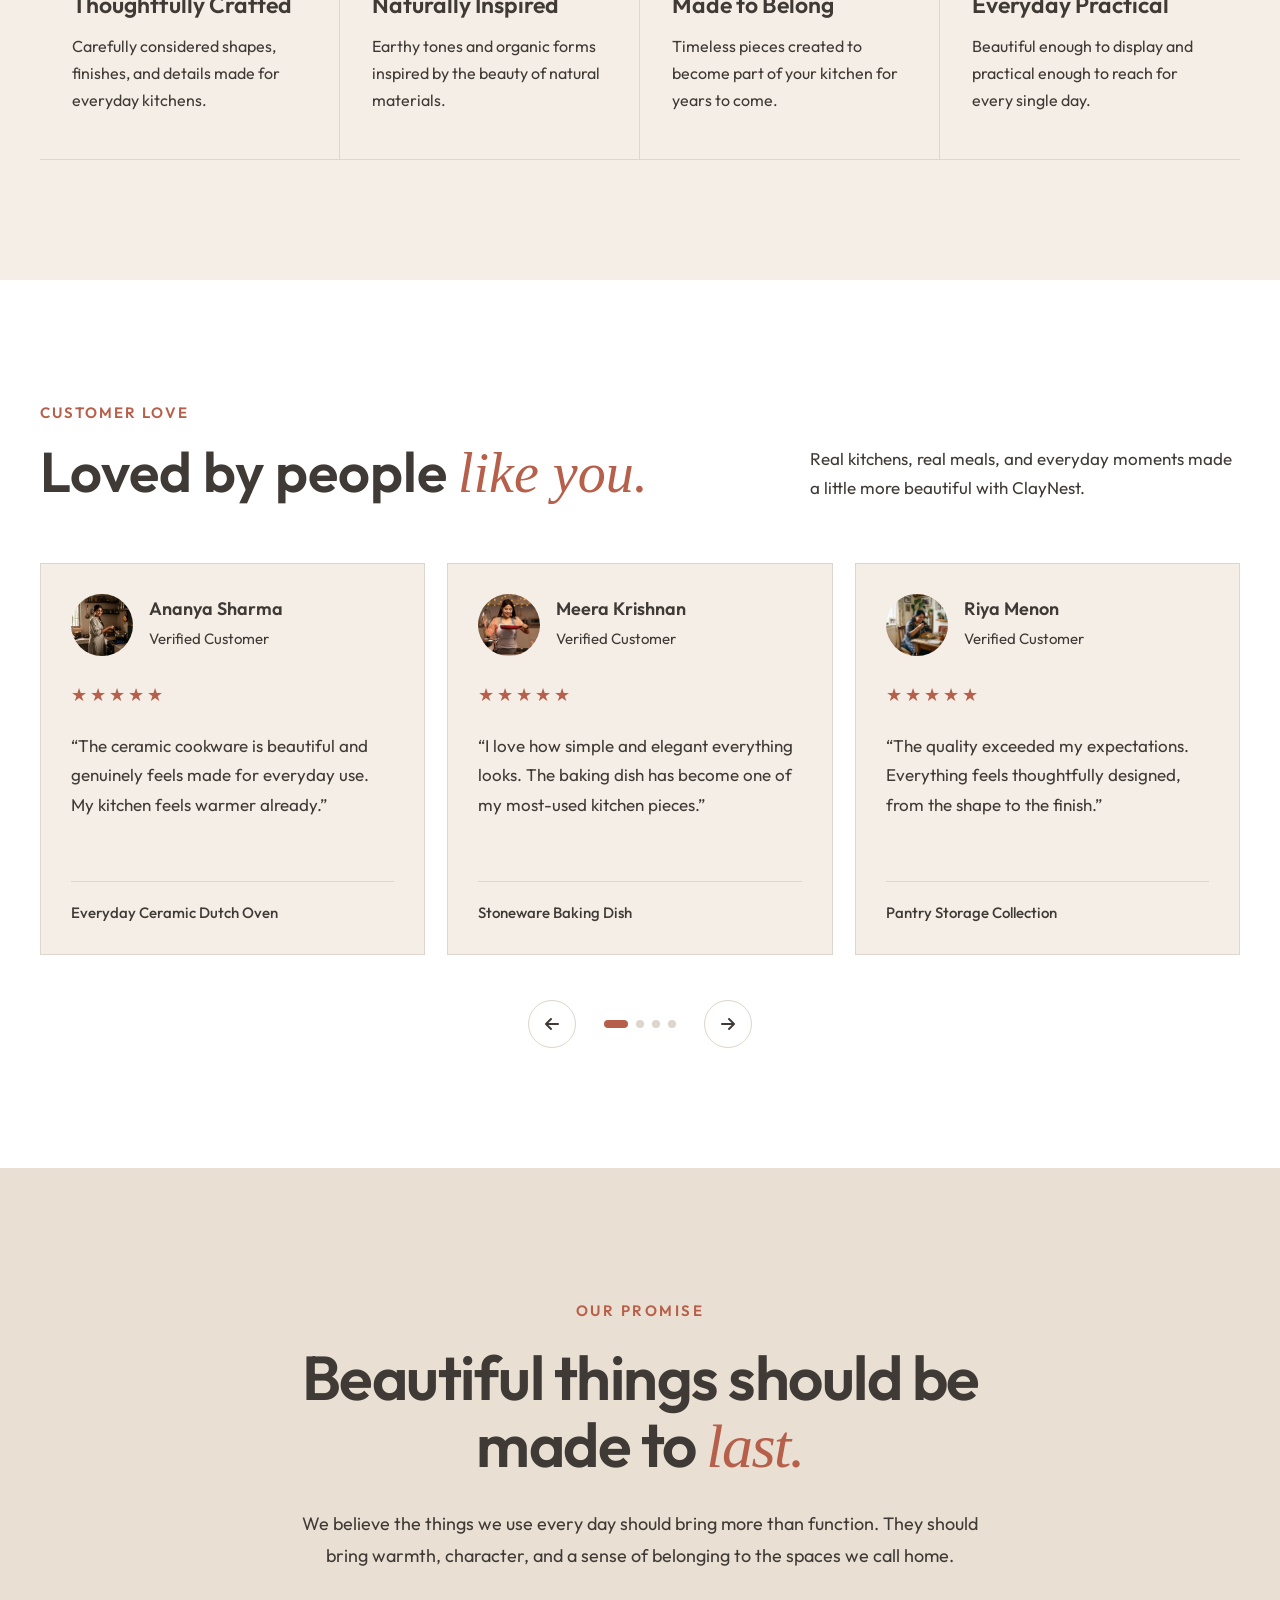
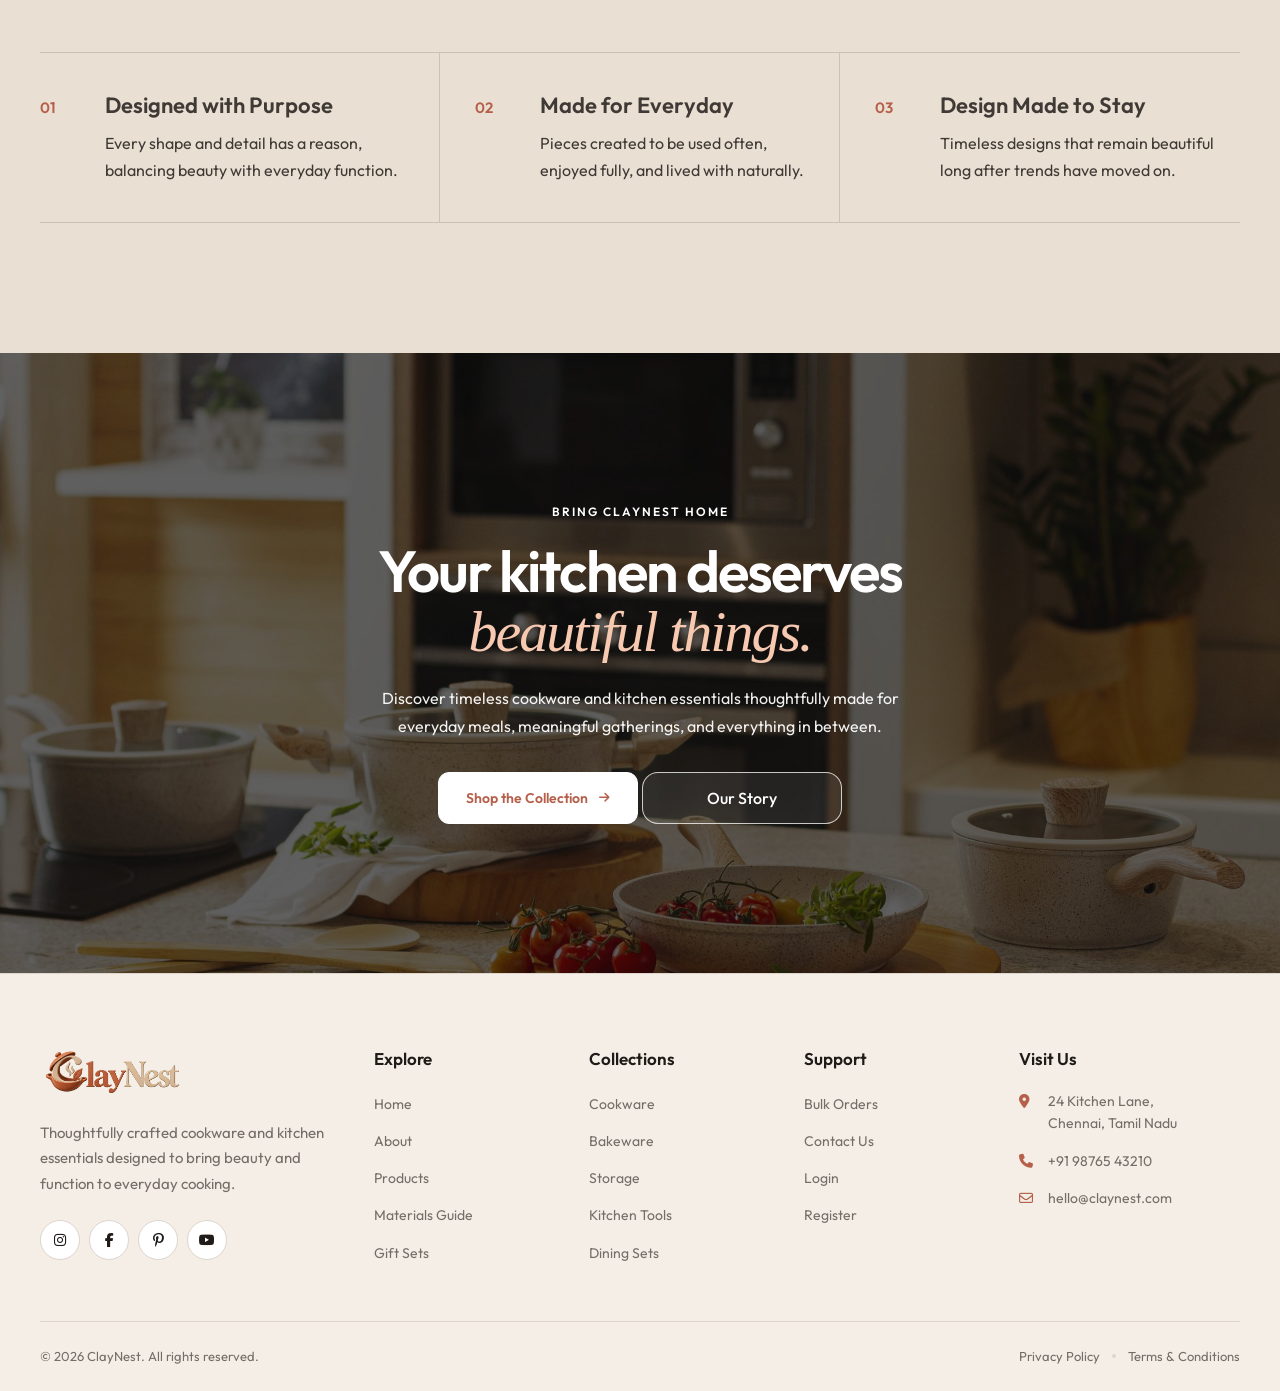
==== commit c49c4e0c: "Add files via upload" ====
--- a/index.html
+++ b/index.html
@@ -465,7 +465,7 @@
                                 </span>
 
                                 <h3>
-                                    Pantry Storage Collection
+                                    Pantry Store Collection
                                 </h3>
 
                             </div>
@@ -745,7 +745,7 @@
 
                             <p>
                                 Sturdy everyday pieces made for
-                                slow, comforting meals.
+                                comforting meals.
                             </p>
 
                         </div>
@@ -1335,7 +1335,7 @@
 
                     <div>
                         <h3>
-                            Made to Stay
+                            Design Made to Stay
                         </h3>
 
                         <p>
